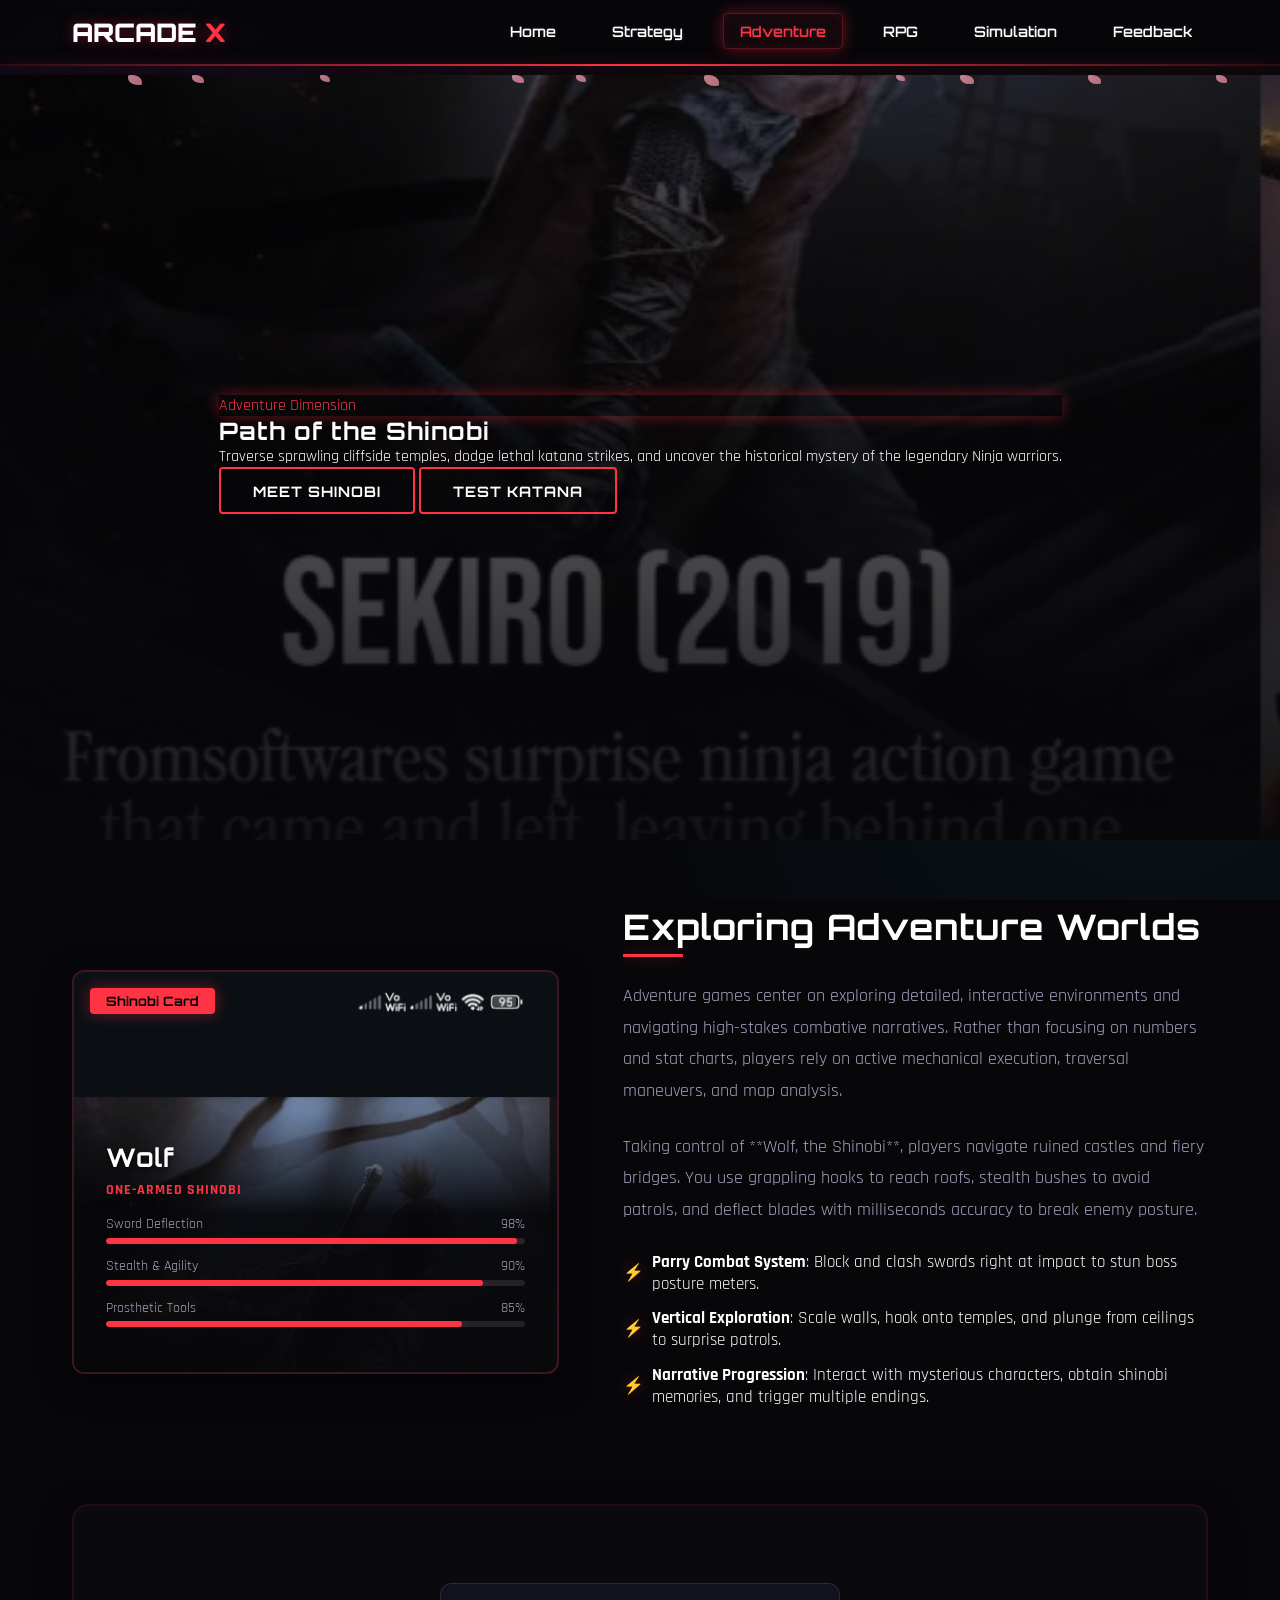
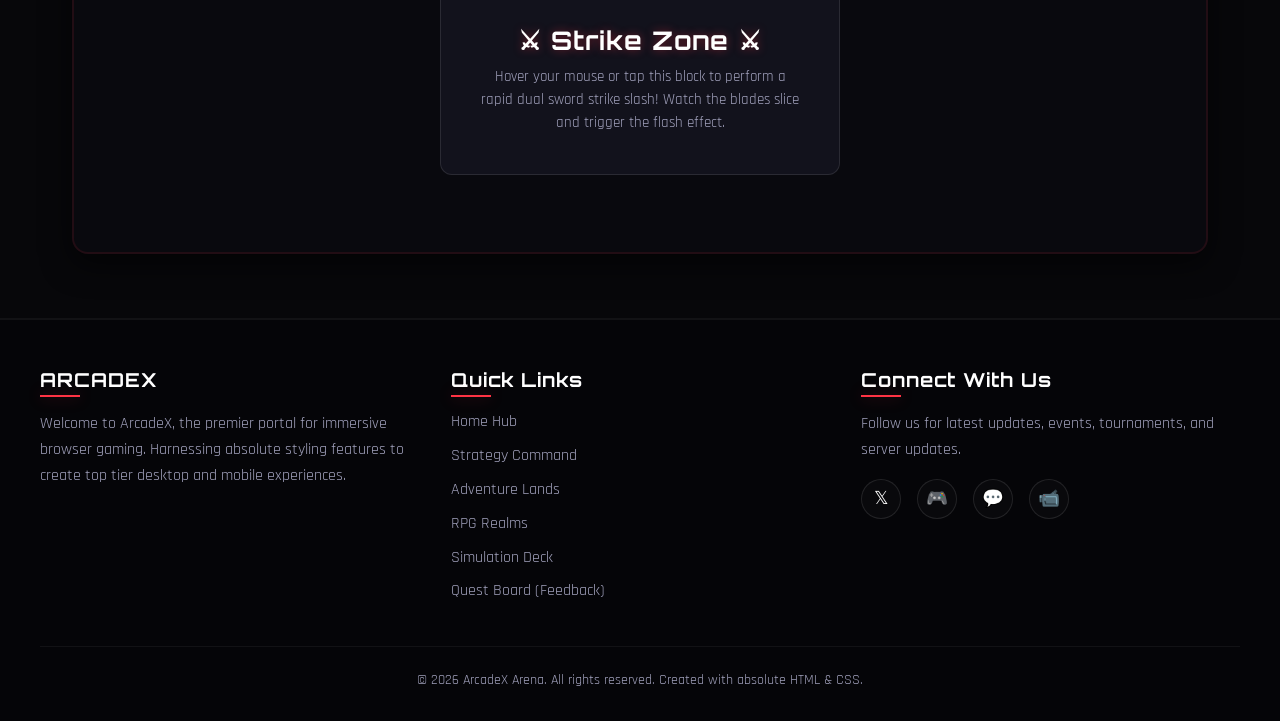
==== adventure.html @ 47643fd5 "Initial commit: Create ArcadeX animated responsive website using pure HTML & CSS" ====
<!DOCTYPE html>
<html lang="en">
<head>
    <meta charset="UTF-8">
    <meta name="viewport" content="width=device-width, initial-scale=1.0">
    <title>Adventure Realm - Arcade X</title>
    <link rel="stylesheet" href="style.css">
    <style>
        /* Adventure Specific Page Styles */
        .adventure-banner {
            background: linear-gradient(180deg, rgba(7, 7, 10, 0.4) 0%, rgba(7, 7, 10, 0.95) 100%),
                        url('assets/sekiro.jpg') no-repeat center center/cover;
            position: relative;
        }

        /* Falling Sakura (Cherry Blossom) Animation */
        .sakura-container {
            position: absolute;
            top: 0;
            left: 0;
            width: 100%;
            height: 100%;
            pointer-events: none;
            overflow: hidden;
            z-index: 2;
        }

        .petal {
            position: absolute;
            background: linear-gradient(135deg, #ffb7c5, #ff8da1);
            border-radius: 15% 70% 15% 70%;
            width: 12px;
            height: 8px;
            opacity: 0.7;
            animation: fall-sway 10s linear infinite;
        }

        /* Individual petals delay & positioning */
        .petal:nth-child(1) { left: 10%; width: 14px; height: 10px; animation-duration: 8s; animation-delay: 0s; }
        .petal:nth-child(2) { left: 25%; width: 10px; height: 7px; animation-duration: 11s; animation-delay: 2s; }
        .petal:nth-child(3) { left: 40%; width: 12px; height: 8px; animation-duration: 9s; animation-delay: 4s; }
        .petal:nth-child(4) { left: 55%; width: 15px; height: 11px; animation-duration: 7s; animation-delay: 1s; }
        .petal:nth-child(5) { left: 70%; width: 9px; height: 6px; animation-duration: 13s; animation-delay: 3s; }
        .petal:nth-child(6) { left: 85%; width: 13px; height: 9px; animation-duration: 10s; animation-delay: 5s; }
        .petal:nth-child(7) { left: 95%; width: 11px; height: 8px; animation-duration: 12s; animation-delay: 1.5s; }
        .petal:nth-child(8) { left: 15%; width: 12px; height: 8px; animation-duration: 10s; animation-delay: 6s; }
        .petal:nth-child(9) { left: 45%; width: 10px; height: 7px; animation-duration: 11s; animation-delay: 7s; }
        .petal:nth-child(10) { left: 75%; width: 14px; height: 9px; animation-duration: 8s; animation-delay: 8s; }

        @keyframes fall-sway {
            0% {
                top: -50px;
                transform: translateX(0) rotate(0deg);
                opacity: 0;
            }
            10% {
                opacity: 0.8;
            }
            90% {
                opacity: 0.8;
            }
            100% {
                top: 105%;
                transform: translateX(150px) rotate(360deg);
                opacity: 0;
            }
        }

        /* Slash Strike Animation Showcase */
        .slash-showcase-box {
            background: #09090e;
            border: 2px solid rgba(255, 51, 68, 0.1);
            border-radius: 16px;
            padding: 3rem;
            margin-top: 3rem;
            position: relative;
            overflow: hidden;
            display: flex;
            align-items: center;
            justify-content: center;
            height: 350px;
            box-shadow: 0 10px 30px rgba(0,0,0,0.6);
            cursor: pointer;
        }

        .slash-target-card {
            background: rgba(20, 20, 30, 0.9);
            border: 1px solid rgba(255, 255, 255, 0.1);
            border-radius: 12px;
            padding: 2.5rem;
            text-align: center;
            position: relative;
            z-index: 5;
            transition: all 0.3s ease;
            max-width: 400px;
        }

        .slash-target-card h3 {
            font-size: 1.6rem;
            margin-bottom: 0.5rem;
            color: var(--text-primary);
        }

        .slash-target-card p {
            color: var(--text-secondary);
            font-size: 0.95rem;
            line-height: 1.5;
        }

        /* The Slash Line Overlay */
        .slash-line-1 {
            position: absolute;
            width: 150%;
            height: 4px;
            background: #ffffff;
            box-shadow: 0 0 20px #ff3344, 0 0 40px #ff3344;
            top: 50%;
            left: -25%;
            transform: rotate(-30deg) scaleX(0);
            transform-origin: left center;
            z-index: 10;
            pointer-events: none;
            opacity: 0;
        }

        .slash-line-2 {
            position: absolute;
            width: 150%;
            height: 4px;
            background: #ffffff;
            box-shadow: 0 0 20px #ff3344, 0 0 40px #ff3344;
            top: 45%;
            left: -25%;
            transform: rotate(35deg) scaleX(0);
            transform-origin: left center;
            z-index: 10;
            pointer-events: none;
            opacity: 0;
        }

        /* Visual Flash screen overlay */
        .slash-flash {
            position: absolute;
            inset: 0;
            background: #ffffff;
            z-index: 9;
            opacity: 0;
            pointer-events: none;
        }

        /* Hover action trigger */
        .slash-showcase-box:hover .slash-line-1 {
            animation: slash-action-1 0.4s cubic-bezier(0.1, 0.8, 0.1, 1) forwards;
        }

        .slash-showcase-box:hover .slash-line-2 {
            animation: slash-action-2 0.4s cubic-bezier(0.1, 0.8, 0.1, 1) 0.15s forwards;
        }

        .slash-showcase-box:hover .slash-flash {
            animation: flash-action 0.4s ease-out 0.2s;
        }

        .slash-showcase-box:hover .slash-target-card {
            transform: scale(0.98);
            border-color: var(--neon-red);
            box-shadow: 0 0 20px rgba(255, 51, 68, 0.2);
        }

        @keyframes slash-action-1 {
            0% { transform: rotate(-30deg) scaleX(0); opacity: 1; }
            50% { transform: rotate(-30deg) scaleX(1); opacity: 1; }
            100% { transform: rotate(-30deg) scaleX(1) translateX(50px); opacity: 0; }
        }

        @keyframes slash-action-2 {
            0% { transform: rotate(35deg) scaleX(0); opacity: 1; }
            50% { transform: rotate(35deg) scaleX(1); opacity: 1; }
            100% { transform: rotate(35deg) scaleX(1) translateX(50px); opacity: 0; }
        }

        @keyframes flash-action {
            0% { opacity: 0; }
            15% { opacity: 0.8; }
            100% { opacity: 0; }
        }
    </style>
</head>
<body class="theme-adventure">

    <!-- Header Navigation -->
    <header>
        <div class="nav-container">
            <a href="index.html" class="logo">ARCADE<span>X</span></a>
            
            <input type="checkbox" id="menu-toggle">
            <label for="menu-toggle" class="menu-toggle-btn">
                <span></span>
                <span></span>
                <span></span>
            </label>

            <ul class="nav-menu">
                <li><a href="index.html" class="nav-link">Home</a></li>
                <li><a href="strategy.html" class="nav-link">Strategy</a></li>
                <li><a href="adventure.html" class="nav-link active">Adventure</a></li>
                <li><a href="rpg.html" class="nav-link">RPG</a></li>
                <li><a href="simulation.html" class="nav-link">Simulation</a></li>
                <li><a href="feedback.html" class="nav-link">Feedback</a></li>
            </ul>
        </div>
    </header>

    <!-- Main Content -->
    <main>
        
        <!-- Hero/Banner Section -->
        <section class="hero-section adventure-banner">
            <div class="sakura-container">
                <div class="petal"></div>
                <div class="petal"></div>
                <div class="petal"></div>
                <div class="petal"></div>
                <div class="petal"></div>
                <div class="petal"></div>
                <div class="petal"></div>
                <div class="petal"></div>
                <div class="petal"></div>
                <div class="petal"></div>
            </div>
            <div class="hero-content">
                <div class="cyber-badge-main" style="border-color: var(--theme-accent); color: var(--theme-accent); box-shadow: var(--theme-shadow);">Adventure Dimension</div>
                <h1 class="hero-title" style="background: linear-gradient(135deg, #fff 30%, var(--neon-red) 70%, #880011); -webkit-background-clip: text; -webkit-text-fill-color: transparent;">Path of the <span>Shinobi</span></h1>
                <p class="hero-text">Traverse sprawling cliffside temples, dodge lethal katana strikes, and uncover the historical mystery of the legendary Ninja warriors.</p>
                <div class="hero-buttons">
                    <a href="#details" class="btn btn-red">Meet Shinobi</a>
                    <a href="#slash-zone" class="btn">Test Katana</a>
                </div>
            </div>
        </section>

        <!-- Character and Genre details -->
        <section class="container" id="details">
            <div class="game-info-wrapper">
                
                <!-- Character Card -->
                <div class="character-card">
                    <div class="character-image-container">
                        <img src="assets/sekiro.jpg" alt="Wolf the Shinobi character" class="character-image">
                        <div class="character-badge">Shinobi Card</div>
                        <div class="character-details">
                            <h3 class="character-name">Wolf</h3>
                            <div class="character-role">One-Armed Shinobi</div>
                            
                            <!-- Stats -->
                            <div class="stat-bar-container">
                                <div class="stat-header">
                                    <span>Sword Deflection</span>
                                    <span>98%</span>
                                </div>
                                <div class="stat-bar"><div class="stat-fill" style="width: 98%;"></div></div>
                            </div>
                            
                            <div class="stat-bar-container">
                                <div class="stat-header">
                                    <span>Stealth & Agility</span>
                                    <span>90%</span>
                                </div>
                                <div class="stat-bar"><div class="stat-fill" style="width: 90%;"></div></div>
                            </div>

                            <div class="stat-bar-container">
                                <div class="stat-header">
                                    <span>Prosthetic Tools</span>
                                    <span>85%</span>
                                </div>
                                <div class="stat-bar"><div class="stat-fill" style="width: 85%;"></div></div>
                            </div>
                        </div>
                    </div>
                </div>

                <!-- Explanation of Game Type -->
                <div class="game-description">
                    <h2>Exploring Adventure Worlds</h2>
                    <p>Adventure games center on exploring detailed, interactive environments and navigating high-stakes combative narratives. Rather than focusing on numbers and stat charts, players rely on active mechanical execution, traversal maneuvers, and map analysis.</p>
                    <p>Taking control of **Wolf, the Shinobi**, players navigate ruined castles and fiery bridges. You use grappling hooks to reach roofs, stealth bushes to avoid patrols, and deflect blades with milliseconds accuracy to break enemy posture.</p>
                    
                    <ul class="game-features">
                        <li><strong>Parry Combat System</strong>: Block and clash swords right at impact to stun boss posture meters.</li>
                        <li><strong>Vertical Exploration</strong>: Scale walls, hook onto temples, and plunge from ceilings to surprise patrols.</li>
                        <li><strong>Narrative Progression</strong>: Interact with mysterious characters, obtain shinobi memories, and trigger multiple endings.</li>
                    </ul>
                </div>

            </div>

            <!-- Slash CSS Animation Widget -->
            <div class="slash-showcase-box" id="slash-zone">
                <div class="slash-line-1"></div>
                <div class="slash-line-2"></div>
                <div class="slash-flash"></div>
                
                <div class="slash-target-card">
                    <h3 style="font-family: 'Orbitron'; text-shadow: 0 0 10px rgba(255, 51, 68, 0.4);">⚔ Strike Zone ⚔</h3>
                    <p style="margin-top: 10px;">Hover your mouse or tap this block to perform a rapid dual sword strike slash! Watch the blades slice and trigger the flash effect.</p>
                </div>
            </div>
        </section>

    </main>

    <!-- Footer Section -->
    <footer>
        <div class="footer-content">
            <div class="footer-section">
                <h3>ARCADE<span>X</span></h3>
                <p>Welcome to ArcadeX, the premier portal for immersive browser gaming. Harnessing absolute styling features to create top tier desktop and mobile experiences.</p>
            </div>
            <div class="footer-section">
                <h3>Quick Links</h3>
                <ul class="footer-links">
                    <li><a href="index.html">Home Hub</a></li>
                    <li><a href="strategy.html">Strategy Command</a></li>
                    <li><a href="adventure.html">Adventure Lands</a></li>
                    <li><a href="rpg.html">RPG Realms</a></li>
                    <li><a href="simulation.html">Simulation Deck</a></li>
                    <li><a href="feedback.html">Quest Board (Feedback)</a></li>
                </ul>
            </div>
            <div class="footer-section">
                <h3>Connect With Us</h3>
                <p>Follow us for latest updates, events, tournaments, and server updates.</p>
                <div class="social-icons">
                    <a href="#" class="social-icon">𝕏</a>
                    <a href="#" class="social-icon">🎮</a>
                    <a href="#" class="social-icon">💬</a>
                    <a href="#" class="social-icon">📹</a>
                </div>
            </div>
        </div>
        <div class="footer-bottom">
            &copy; 2026 ArcadeX Arena. All rights reserved. Created with absolute HTML & CSS.
        </div>
    </footer>

</body>
</html>
---- style.css ----
@import url('https://fonts.googleapis.com/css2?family=Orbitron:wght@400;600;900&family=Rajdhani:wght@500;700&display=swap');

/* CSS Variables */
:root {
    --bg-dark: #07070a;
    --bg-card: rgba(19, 19, 31, 0.7);
    --bg-card-solid: #13131f;
    --text-primary: #ffffff;
    --text-secondary: #a2a2bd;
    
    /* Neon Accents */
    --neon-blue: #00f0ff;
    --neon-pink: #ff007f;
    --neon-gold: #ffbd00;
    --neon-red: #ff3344;
    --neon-purple: #b026ff;
    --neon-cyan: #00ffd2;
    --neon-green: #39ff14;
    
    /* Active Theme Accent (Default to Blue) */
    --theme-accent: var(--neon-blue);
    --theme-accent-rgb: 0, 240, 255;
    --theme-shadow: 0 0 15px rgba(0, 240, 255, 0.4);
    
    /* Transitions */
    --transition-fast: 0.2s ease;
    --transition-medium: 0.4s ease;
    --transition-slow: 0.8s ease;
}

/* Base Styles */
* {
    margin: 0;
    padding: 0;
    box-sizing: border-box;
}

html {
    scroll-behavior: smooth;
    font-family: 'Rajdhani', sans-serif;
    background-color: var(--bg-dark);
    color: var(--text-primary);
    overflow-x: hidden;
}

body {
    min-height: 100vh;
    display: flex;
    flex-direction: column;
    background-image: 
        radial-gradient(circle at 10% 20%, rgba(20, 10, 40, 0.5) 0%, transparent 40%),
        radial-gradient(circle at 90% 80%, rgba(10, 30, 40, 0.5) 0%, transparent 40%);
    background-attachment: fixed;
}

h1, h2, h3, h4, h5, h6 {
    font-family: 'Orbitron', sans-serif;
    letter-spacing: 1px;
}

a {
    color: inherit;
    text-decoration: none;
}

/* Custom Scrollbar */
::-webkit-scrollbar {
    width: 8px;
}
::-webkit-scrollbar-track {
    background: var(--bg-dark);
}
::-webkit-scrollbar-thumb {
    background: var(--theme-accent);
    border-radius: 4px;
    box-shadow: var(--theme-shadow);
}
::-webkit-scrollbar-thumb:hover {
    background: var(--neon-pink);
}

/* Header & Navigation */
header {
    position: fixed;
    top: 0;
    left: 0;
    width: 100%;
    z-index: 100;
    background: rgba(7, 7, 10, 0.85);
    backdrop-filter: blur(12px);
    border-bottom: 2px solid rgba(var(--theme-accent-rgb), 0.15);
    transition: var(--transition-medium);
}

header::after {
    content: '';
    position: absolute;
    bottom: -2px;
    left: 0;
    width: 100%;
    height: 2px;
    background: linear-gradient(90deg, transparent, var(--theme-accent), transparent);
    box-shadow: var(--theme-shadow);
}

.nav-container {
    max-width: 1200px;
    margin: 0 auto;
    padding: 1rem 2rem;
    display: flex;
    justify-content: space-between;
    align-items: center;
}

.logo {
    display: flex;
    align-items: center;
    gap: 0.5rem;
    font-family: 'Orbitron', sans-serif;
    font-size: 1.6rem;
    font-weight: 900;
    color: var(--text-primary);
    text-shadow: var(--theme-shadow);
}

.logo span {
    color: var(--theme-accent);
    animation: neon-pulse 2s infinite alternate;
}

/* Navigation Links */
.nav-menu {
    display: flex;
    list-style: none;
    gap: 1.5rem;
}

.nav-link {
    font-family: 'Orbitron', sans-serif;
    font-weight: 600;
    font-size: 0.9rem;
    padding: 0.5rem 1rem;
    border-radius: 4px;
    position: relative;
    transition: var(--transition-fast);
    text-shadow: 0 0 5px rgba(255, 255, 255, 0.1);
}

.nav-link::before {
    content: '';
    position: absolute;
    bottom: 0;
    left: 50%;
    width: 0;
    height: 2px;
    background-color: var(--theme-accent);
    box-shadow: var(--theme-shadow);
    transition: var(--transition-fast);
    transform: translateX(-50%);
}

.nav-link:hover {
    color: var(--theme-accent);
    text-shadow: var(--theme-shadow);
}

.nav-link:hover::before {
    width: 80%;
}

.nav-link.active {
    color: var(--theme-accent);
    border: 1px solid rgba(var(--theme-accent-rgb), 0.3);
    background: rgba(var(--theme-accent-rgb), 0.05);
    box-shadow: inset 0 0 10px rgba(var(--theme-accent-rgb), 0.1), var(--theme-shadow);
}

/* Checkbox Hack for Mobile Menu */
.menu-toggle-btn {
    display: none;
    cursor: pointer;
    flex-direction: column;
    gap: 5px;
    z-index: 102;
}

.menu-toggle-btn span {
    display: block;
    width: 25px;
    height: 3px;
    background: var(--text-primary);
    border-radius: 3px;
    transition: var(--transition-fast);
}

#menu-toggle {
    display: none;
}

/* Footer styling */
footer {
    background: #050508;
    padding: 3rem 2rem 2rem 2rem;
    border-top: 2px solid rgba(255, 255, 255, 0.05);
    margin-top: auto;
    position: relative;
}

.footer-content {
    max-width: 1200px;
    margin: 0 auto;
    display: grid;
    grid-template-columns: repeat(auto-fit, minmax(250px, 1fr));
    gap: 2rem;
    margin-bottom: 2rem;
}

.footer-section h3 {
    font-size: 1.2rem;
    margin-bottom: 1.2rem;
    color: var(--text-primary);
    position: relative;
    display: inline-block;
}

.footer-section h3::after {
    content: '';
    position: absolute;
    bottom: -5px;
    left: 0;
    width: 40px;
    height: 2px;
    background: var(--theme-accent);
    box-shadow: var(--theme-shadow);
}

.footer-section p {
    color: var(--text-secondary);
    line-height: 1.6;
    margin-bottom: 1rem;
}

.footer-links {
    list-style: none;
}

.footer-links li {
    margin-bottom: 0.8rem;
}

.footer-links a {
    color: var(--text-secondary);
    transition: var(--transition-fast);
}

.footer-links a:hover {
    color: var(--theme-accent);
    padding-left: 5px;
    text-shadow: var(--theme-shadow);
}

.social-icons {
    display: flex;
    gap: 1rem;
}

.social-icon {
    width: 40px;
    height: 40px;
    border-radius: 50%;
    border: 1px solid rgba(255, 255, 255, 0.1);
    background: rgba(255, 255, 255, 0.02);
    display: flex;
    align-items: center;
    justify-content: center;
    transition: var(--transition-fast);
    font-size: 1.1rem;
}

.social-icon:hover {
    border-color: var(--theme-accent);
    color: var(--theme-accent);
    box-shadow: var(--theme-shadow);
    transform: translateY(-3px);
}

.footer-bottom {
    max-width: 1200px;
    margin: 0 auto;
    padding-top: 1.5rem;
    border-top: 1px solid rgba(255, 255, 255, 0.05);
    text-align: center;
    color: var(--text-secondary);
    font-size: 0.85rem;
}

/* Animations */
@keyframes neon-pulse {
    0% {
        text-shadow: 0 0 5px rgba(var(--theme-accent-rgb), 0.2),
                     0 0 10px rgba(var(--theme-accent-rgb), 0.4);
    }
    100% {
        text-shadow: 0 0 10px rgba(var(--theme-accent-rgb), 0.6),
                     0 0 20px rgba(var(--theme-accent-rgb), 0.8),
                     0 0 30px rgba(var(--theme-accent-rgb), 1);
    }
}

@keyframes border-glow-flow {
    0% {
        border-color: rgba(var(--theme-accent-rgb), 0.3);
    }
    50% {
        border-color: rgba(var(--theme-accent-rgb), 0.9);
    }
    100% {
        border-color: rgba(var(--theme-accent-rgb), 0.3);
    }
}

@keyframes float {
    0% {
        transform: translateY(0px);
    }
    50% {
        transform: translateY(-10px);
    }
    100% {
        transform: translateY(0px);
    }
}

/* Global Layout & Main Layout Container */
main {
    flex: 1;
    margin-top: 75px; /* Offset for sticky header */
}

.hero-section {
    padding: 5rem 2rem;
    min-height: 85vh;
    display: flex;
    align-items: center;
    justify-content: center;
    position: relative;
    overflow: hidden;
}

/* Neon buttons */
.btn {
    display: inline-block;
    padding: 0.8rem 2rem;
    font-family: 'Orbitron', sans-serif;
    font-weight: 700;
    text-transform: uppercase;
    font-size: 0.9rem;
    letter-spacing: 1px;
    border-radius: 4px;
    border: 2px solid var(--theme-accent);
    background: transparent;
    color: var(--text-primary);
    cursor: pointer;
    transition: var(--transition-medium);
    position: relative;
    overflow: hidden;
    z-index: 1;
    box-shadow: inset 0 0 0 rgba(var(--theme-accent-rgb), 0);
}

.btn::before {
    content: '';
    position: absolute;
    top: 50%;
    left: 50%;
    width: 0;
    height: 0;
    background: var(--theme-accent);
    transition: var(--transition-medium);
    z-index: -1;
    transform: translate(-50%, -50%) rotate(45deg);
    opacity: 0;
}

.btn:hover {
    color: #000;
    box-shadow: 0 0 25px var(--theme-accent);
    text-shadow: none;
}

.btn:hover::before {
    width: 150%;
    height: 350%;
    opacity: 1;
}

.btn-pink {
    --theme-accent: var(--neon-pink);
    --theme-accent-rgb: 255, 0, 127;
}

.btn-gold {
    --theme-accent: var(--neon-gold);
    --theme-accent-rgb: 255, 189, 0;
}

.btn-red {
    --theme-accent: var(--neon-red);
    --theme-accent-rgb: 255, 51, 68;
}

.btn-purple {
    --theme-accent: var(--neon-purple);
    --theme-accent-rgb: 176, 38, 255;
}

.btn-cyan {
    --theme-accent: var(--neon-cyan);
    --theme-accent-rgb: 0, 255, 210;
}

/* Page Themes overriding default accents */
.theme-strategy {
    --theme-accent: var(--neon-gold);
    --theme-accent-rgb: 255, 189, 0;
    --theme-shadow: 0 0 15px rgba(255, 189, 0, 0.4);
}
.theme-adventure {
    --theme-accent: var(--neon-red);
    --theme-accent-rgb: 255, 51, 68;
    --theme-shadow: 0 0 15px rgba(255, 51, 68, 0.4);
}
.theme-rpg {
    --theme-accent: var(--neon-purple);
    --theme-accent-rgb: 176, 38, 255;
    --theme-shadow: 0 0 15px rgba(176, 38, 255, 0.4);
}
.theme-simulation {
    --theme-accent: var(--neon-cyan);
    --theme-accent-rgb: 0, 255, 210;
    --theme-shadow: 0 0 15px rgba(0, 255, 210, 0.4);
}
.theme-feedback {
    --theme-accent: var(--neon-green);
    --theme-accent-rgb: 57, 255, 20;
    --theme-shadow: 0 0 15px rgba(57, 255, 20, 0.4);
}

/* Grid & Layout Utilities */
.container {
    max-width: 1200px;
    margin: 0 auto;
    padding: 4rem 2rem;
}

.section-title {
    font-size: 2.2rem;
    margin-bottom: 1rem;
    text-align: center;
    position: relative;
    text-transform: uppercase;
}

.section-title span {
    color: var(--theme-accent);
    animation: neon-pulse 2s infinite alternate;
}

.section-subtitle {
    text-align: center;
    color: var(--text-secondary);
    font-size: 1.1rem;
    margin-bottom: 3.5rem;
    max-width: 600px;
    margin-left: auto;
    margin-right: auto;
}

/* Cards & Details Layout for Game Types */
.game-info-wrapper {
    display: grid;
    grid-template-columns: 1fr 1.2fr;
    gap: 4rem;
    align-items: center;
    margin-bottom: 4rem;
}

.character-card {
    background: var(--bg-card);
    border: 2px solid rgba(var(--theme-accent-rgb), 0.2);
    border-radius: 12px;
    overflow: hidden;
    position: relative;
    box-shadow: 0 10px 30px rgba(0,0,0,0.5);
    animation: border-glow-flow 4s infinite alternate;
}

.character-image-container {
    height: 400px;
    position: relative;
    overflow: hidden;
}

.character-image {
    width: 100%;
    height: 100%;
    object-fit: cover;
    object-position: top center;
    transition: var(--transition-slow);
}

.character-card:hover .character-image {
    transform: scale(1.05);
}

.character-badge {
    position: absolute;
    top: 1rem;
    left: 1rem;
    background: var(--theme-accent);
    color: #000000;
    padding: 0.3rem 1rem;
    font-family: 'Orbitron', sans-serif;
    font-weight: 700;
    font-size: 0.8rem;
    border-radius: 4px;
    box-shadow: var(--theme-shadow);
}

.character-details {
    padding: 2rem;
    background: linear-gradient(180deg, transparent, rgba(7, 7, 10, 0.95) 40%);
    position: absolute;
    bottom: 0;
    left: 0;
    width: 100%;
}

.character-name {
    font-size: 1.6rem;
    margin-bottom: 0.5rem;
    color: var(--text-primary);
    text-shadow: 0 2px 5px rgba(0,0,0,0.8);
}

.character-role {
    font-size: 0.9rem;
    color: var(--theme-accent);
    font-weight: 700;
    text-transform: uppercase;
    letter-spacing: 1px;
    margin-bottom: 1rem;
}

/* Custom Character Stat Progress Bar */
.stat-bar-container {
    margin-bottom: 0.8rem;
}

.stat-header {
    display: flex;
    justify-content: space-between;
    font-size: 0.85rem;
    color: var(--text-secondary);
    margin-bottom: 0.3rem;
}

.stat-bar {
    height: 6px;
    background: rgba(255, 255, 255, 0.1);
    border-radius: 3px;
    overflow: hidden;
}

.stat-fill {
    height: 100%;
    background: var(--theme-accent);
    box-shadow: var(--theme-shadow);
    border-radius: 3px;
    width: 0; /* Animated dynamically or via inline style */
}

/* Content Details on Right */
.game-description h2 {
    font-size: 2.2rem;
    margin-bottom: 1.5rem;
    color: var(--text-primary);
    position: relative;
    padding-bottom: 0.5rem;
}

.game-description h2::after {
    content: '';
    position: absolute;
    bottom: 0;
    left: 0;
    width: 60px;
    height: 3px;
    background: var(--theme-accent);
    box-shadow: var(--theme-shadow);
}

.game-description p {
    color: var(--text-secondary);
    line-height: 1.8;
    margin-bottom: 1.5rem;
    font-size: 1.1rem;
}

.game-features {
    list-style: none;
    margin-bottom: 2rem;
}

.game-features li {
    position: relative;
    padding-left: 1.8rem;
    margin-bottom: 0.8rem;
    font-size: 1.05rem;
}

.game-features li::before {
    content: '⚡';
    position: absolute;
    left: 0;
    top: 50%;
    transform: translateY(-50%);
    color: var(--theme-accent);
    text-shadow: var(--theme-shadow);
}

/* Responsive Rules */
@media (max-width: 992px) {
    .game-info-wrapper {
        grid-template-columns: 1fr;
        gap: 2.5rem;
    }
    .hero-section {
        padding: 3rem 1rem;
    }
}

@media (max-width: 768px) {
    .menu-toggle-btn {
        display: flex;
    }
    
    .nav-menu {
        position: fixed;
        top: 73px;
        left: -100%;
        width: 100%;
        height: calc(100vh - 73px);
        background: rgba(7, 7, 10, 0.95);
        backdrop-filter: blur(15px);
        flex-direction: column;
        align-items: center;
        justify-content: center;
        gap: 2rem;
        transition: var(--transition-medium);
        z-index: 101;
        border-top: 1px solid rgba(var(--theme-accent-rgb), 0.1);
    }
    
    /* When Checkbox is checked, show nav menu */
    #menu-toggle:checked ~ .nav-menu {
        left: 0;
    }
    
    #menu-toggle:checked ~ .menu-toggle-btn span:nth-child(1) {
        transform: rotate(45deg) translate(6px, 6px);
    }
    
    #menu-toggle:checked ~ .menu-toggle-btn span:nth-child(2) {
        opacity: 0;
    }
    
    #menu-toggle:checked ~ .menu-toggle-btn span:nth-child(3) {
        transform: rotate(-45deg) translate(5px, -5px);
    }

    .section-title {
        font-size: 1.8rem;
    }
    .section-subtitle {
        font-size: 1rem;
        margin-bottom: 2rem;
    }
    
    .character-image-container {
        height: 320px;
    }
}
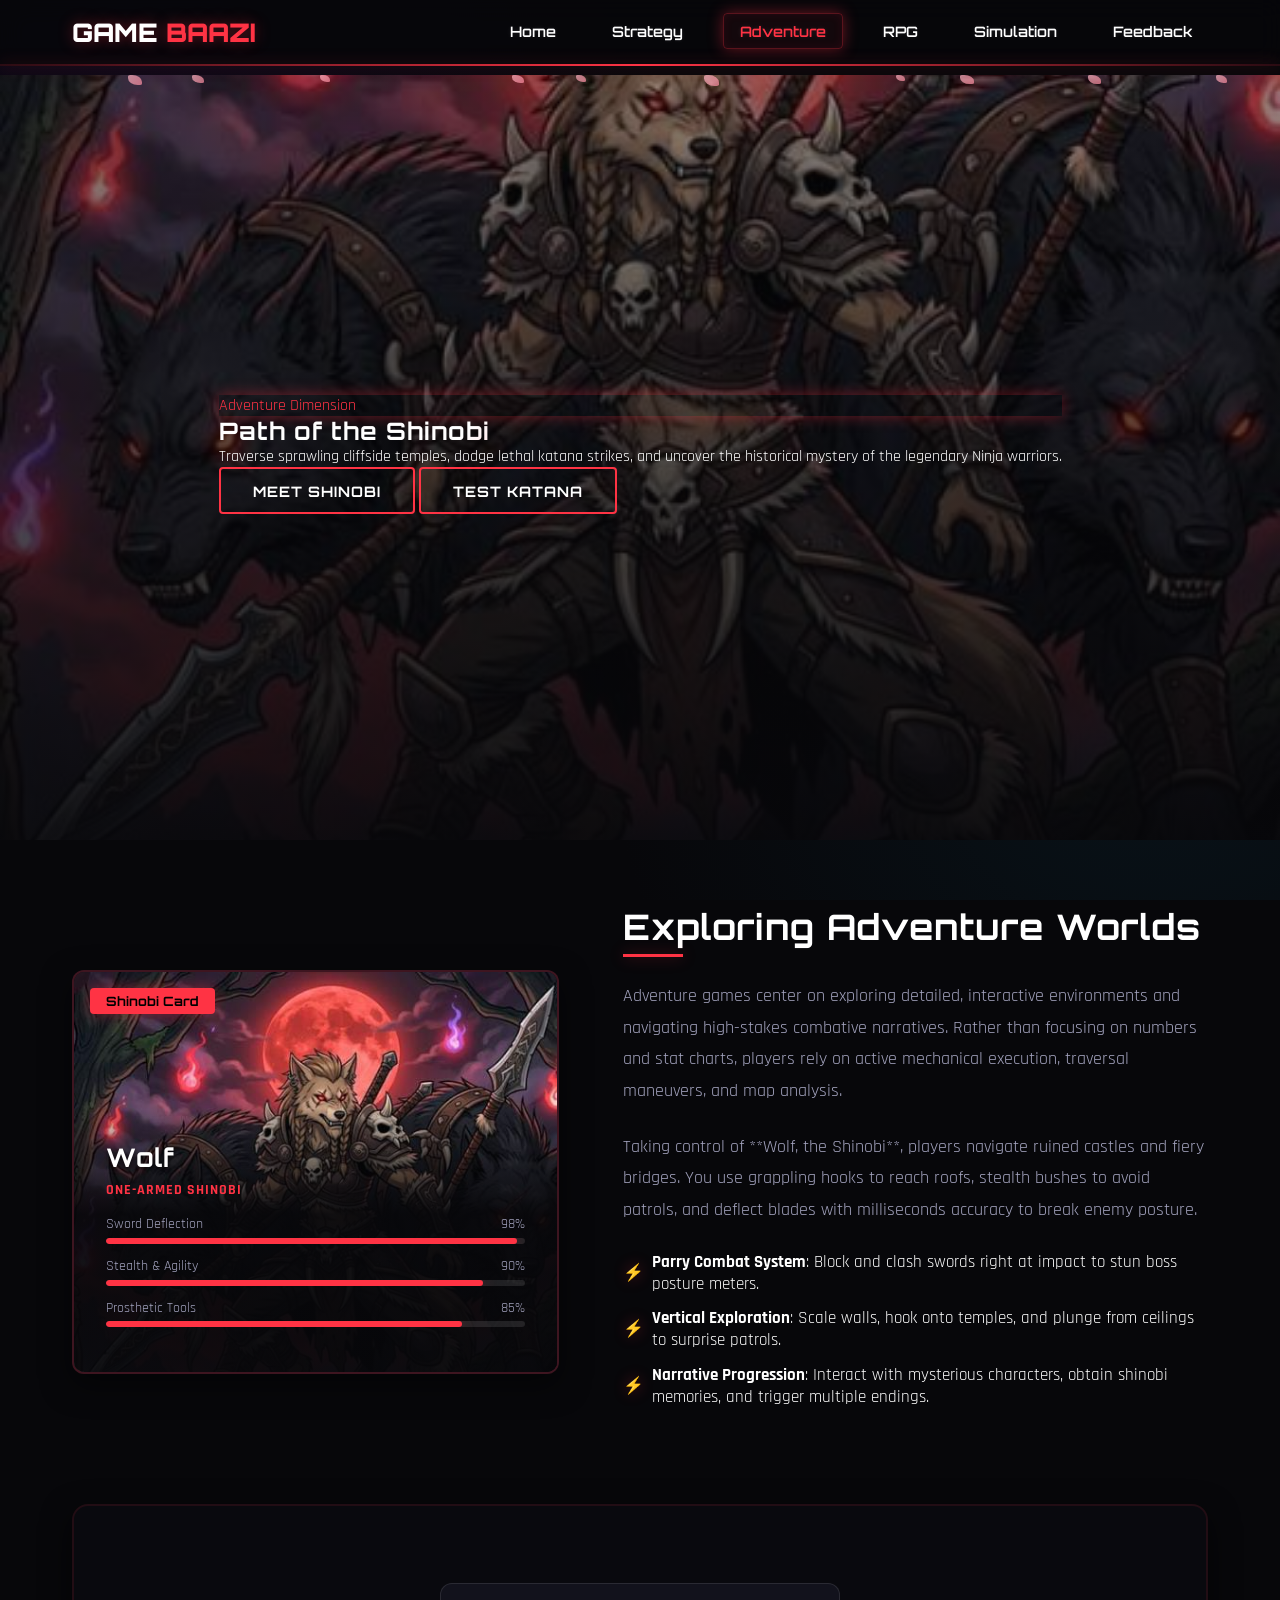
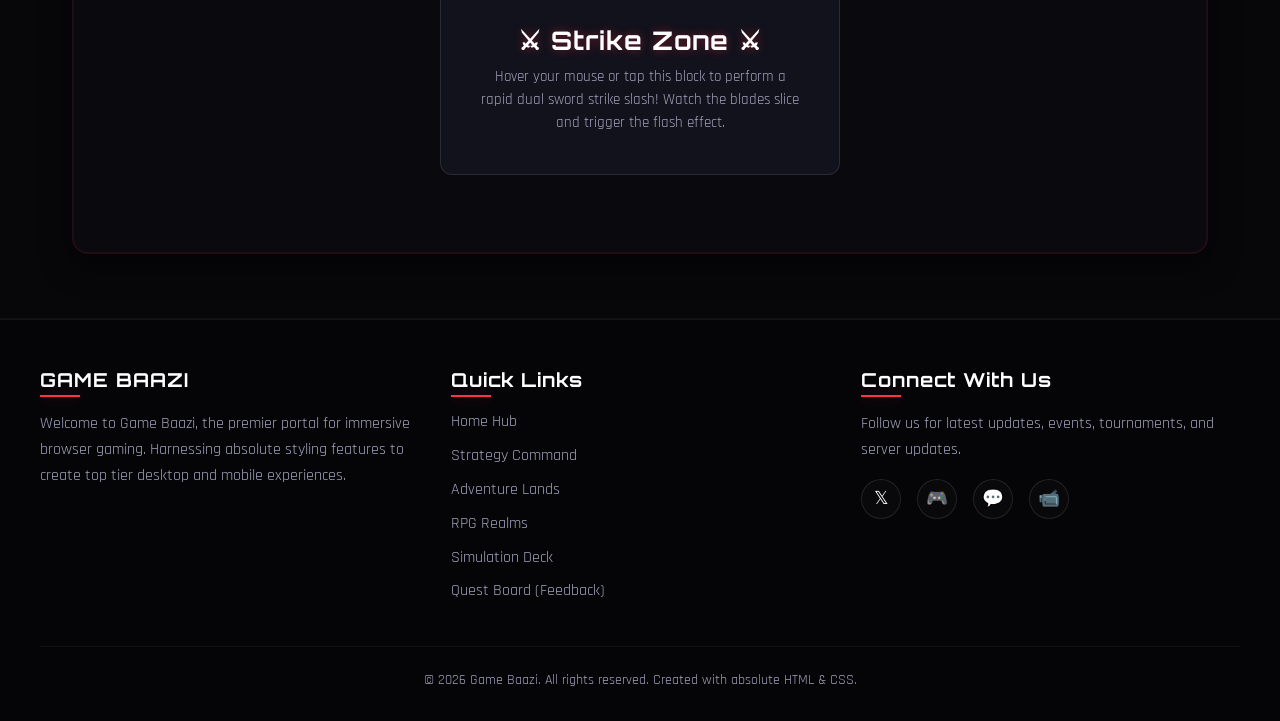
==== commit 51708fe7: "lol" ====
--- a/adventure.html
+++ b/adventure.html
@@ -3,13 +3,13 @@
 <head>
     <meta charset="UTF-8">
     <meta name="viewport" content="width=device-width, initial-scale=1.0">
-    <title>Adventure Realm - Arcade X</title>
+    <title>Adventure Realm - Game Baazi</title>
     <link rel="stylesheet" href="style.css">
     <style>
         /* Adventure Specific Page Styles */
         .adventure-banner {
             background: linear-gradient(180deg, rgba(7, 7, 10, 0.4) 0%, rgba(7, 7, 10, 0.95) 100%),
-                        url('assets/sekiro.jpg') no-repeat center center/cover;
+                        url('assets/wolf.jpeg') no-repeat center center/cover;
             position: relative;
         }
 
@@ -191,7 +191,7 @@
     <!-- Header Navigation -->
     <header>
         <div class="nav-container">
-            <a href="index.html" class="logo">ARCADE<span>X</span></a>
+            <a href="index.html" class="logo">GAME <span>BAAZI</span></a>
             
             <input type="checkbox" id="menu-toggle">
             <label for="menu-toggle" class="menu-toggle-btn">
@@ -246,7 +246,7 @@
                 <!-- Character Card -->
                 <div class="character-card">
                     <div class="character-image-container">
-                        <img src="assets/sekiro.jpg" alt="Wolf the Shinobi character" class="character-image">
+                        <img src="assets/wolf.jpeg" alt="Wolf the Shinobi character" class="character-image">
                         <div class="character-badge">Shinobi Card</div>
                         <div class="character-details">
                             <h3 class="character-name">Wolf</h3>
@@ -314,8 +314,8 @@
     <footer>
         <div class="footer-content">
             <div class="footer-section">
-                <h3>ARCADE<span>X</span></h3>
-                <p>Welcome to ArcadeX, the premier portal for immersive browser gaming. Harnessing absolute styling features to create top tier desktop and mobile experiences.</p>
+                <h3>GAME <span>BAAZI</span></h3>
+                <p>Welcome to Game Baazi, the premier portal for immersive browser gaming. Harnessing absolute styling features to create top tier desktop and mobile experiences.</p>
             </div>
             <div class="footer-section">
                 <h3>Quick Links</h3>
@@ -340,7 +340,7 @@
             </div>
         </div>
         <div class="footer-bottom">
-            &copy; 2026 ArcadeX Arena. All rights reserved. Created with absolute HTML & CSS.
+            &copy; 2026 Game Baazi. All rights reserved. Created with absolute HTML & CSS.
         </div>
     </footer>
 
